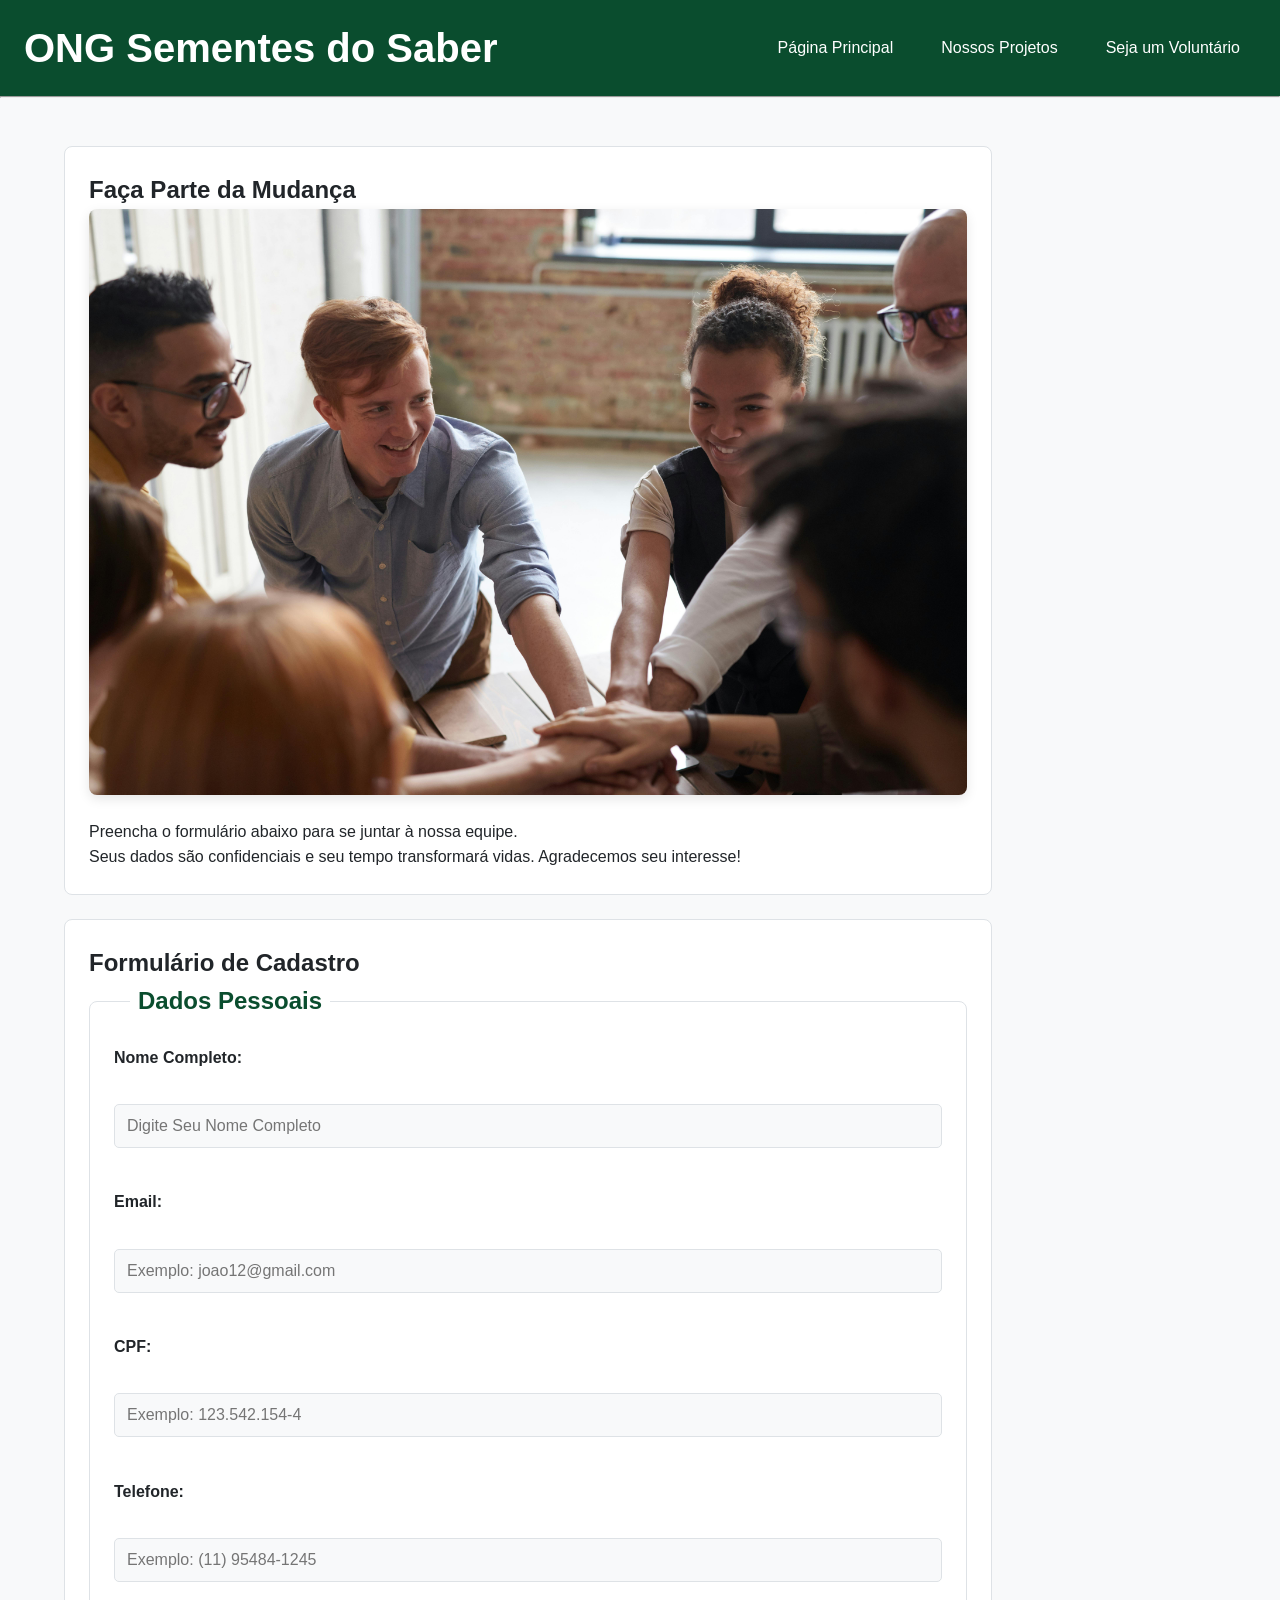
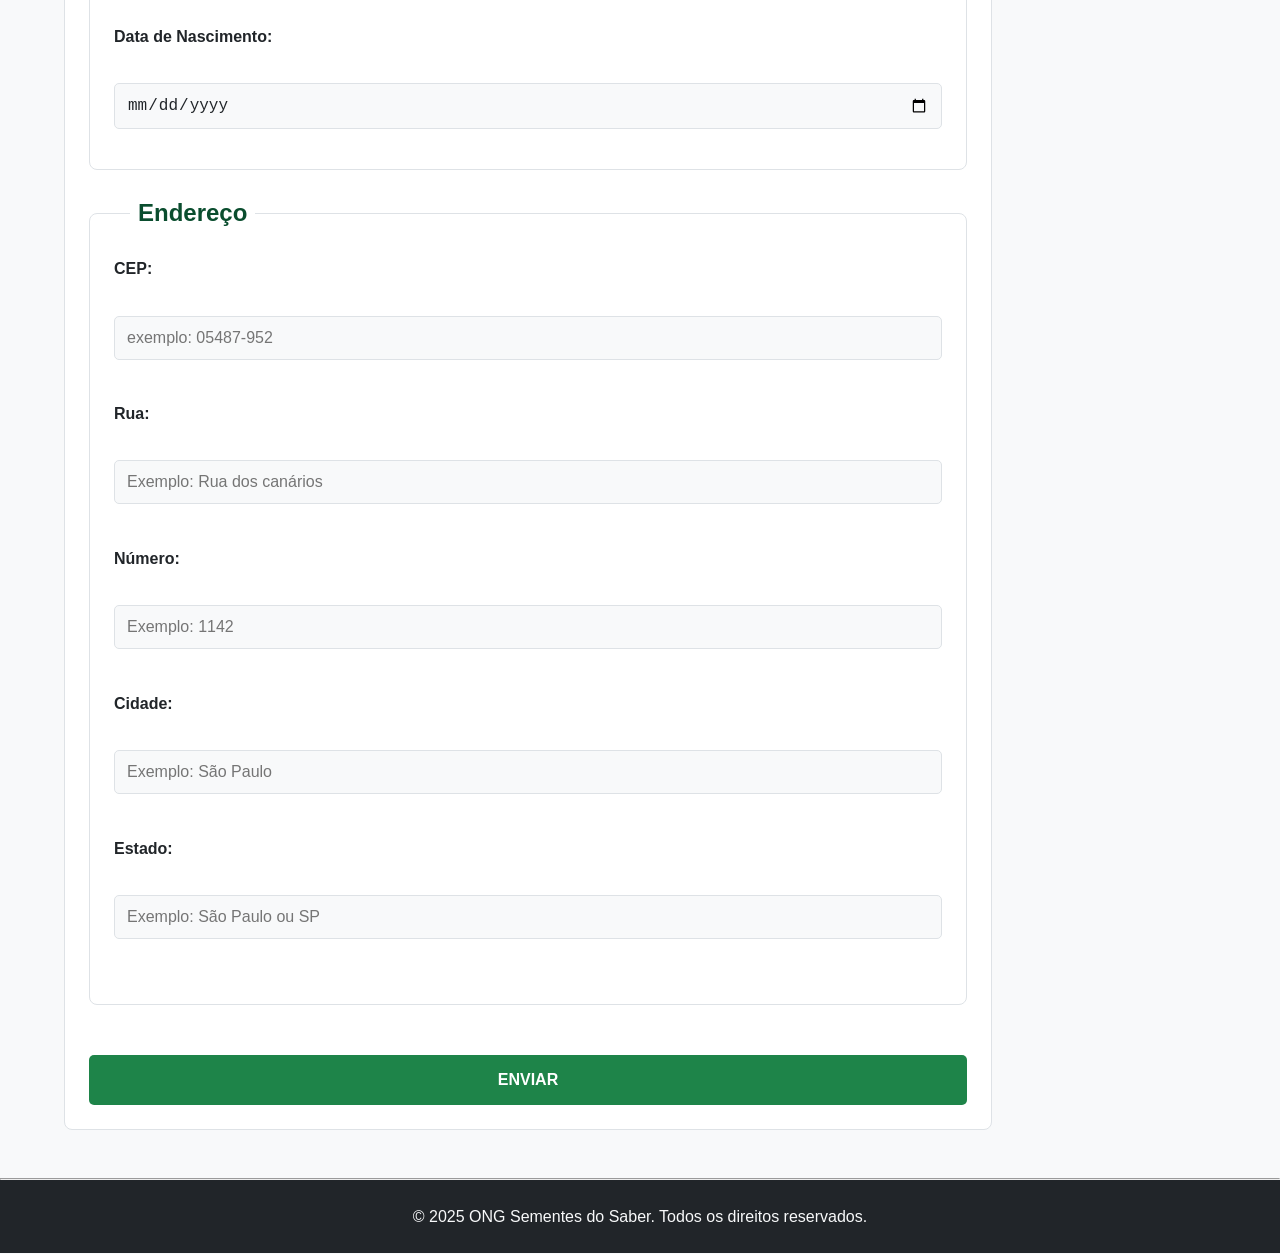
==== cadastro.html @ 60a85959 "feat: Atividade 1 (HTML) e 2 (CSS) concluídas" ====
<!DOCTYPE html>
<html lang="pt-br">
<head>
    <meta charset="UTF-8">
    <meta name="viewport" content="width=device-width, initial-scale=1.0">
    <title>Cadastro de Voluntário | ONG Sementes do Saber</title>
    <link rel="stylesheet" href="style.css">
</head>
<body> 
   <header>
        <h1>ONG Sementes do Saber</h1>
        <nav>
            <ul>
                <li><a href="index.html">Página Principal</a></li> 
                <li><a href="projetos.html">Nossos Projetos</a></li> 
                <li class="ativo"><a href="cadastro.html">Seja um Voluntário</a></li>
            </ul>
        </nav>
    </header>

    <hr>

    <main>
        <section>
            <h2>Faça Parte da Mudança</h2>
            <img src="imagens/voluntarios.jpg" alt="Voluntários unidos">
            <p>
                Preencha o formulário abaixo para se juntar à nossa equipe. <br>
                Seus dados são confidenciais e seu tempo transformará vidas. Agradecemos seu interesse!
            </p>
        </section>

        <section>
            <h2>Formulário de Cadastro</h2>
            <form action="#" method="post">
                <fieldset>
                    <legend>Dados Pessoais</legend>

                    <label for="nome">Nome Completo:</label>
                    <br>
                    <input type="text" id="nome" name="NOME" placeholder="Digite Seu Nome Completo" required>
                    <br><br>
                    <label for="email">Email:</label>
                    <br>
                    <input type="email" id="email" name="EMAIL" placeholder="Exemplo: joao12@gmail.com" required>
                    <br><br>
                    <label for="cpf">CPF:</label>
                    <br>
                    <input type="text" id="cpf" name="CPF" placeholder="Exemplo: 123.542.154-4" required>
                    <br><br>
                    <label for="telefone">Telefone:</label>
                    <br>
                    <input type="tel" id="telefone" name="TELEFONE" placeholder="Exemplo: (11) 95484-1245" required>
                    <br><br>
                    <label for="datanasc">Data de Nascimento:</label>
                    <br>
                    <input type="date" id="datanasc" name="DATANASC" required>
                </fieldset>

                <fieldset>
                    <legend>Endereço</legend>

                    <label for="cep">CEP:</label>
                    <br>
                    <input type="text" id="cep" name="CEP" placeholder="exemplo: 05487-952" required>
                    <br><br>
                    <label for="rua">Rua:</label>
                    <br>
                    <input type="text" id="rua" name="RUA" placeholder="Exemplo: Rua dos canários" required>
                    <br><br>
                    <label for="numero">Número:</label>
                    <br>
                    <input type="number" id="numero" name="NUMERO" placeholder="Exemplo: 1142" required>
                    <br><br>
                    <label for="cidade">Cidade:</label>
                    <br>
                    <input type="text" id="cidade" name="CIDADE" placeholder="Exemplo: São Paulo" required>
                    <br><br>
                    <label for="estado">Estado:</label>
                    <br>
                    <input type="text" id="estado" name="ESTADO" placeholder="Exemplo: São Paulo ou SP" required>
                    <br><br>
                </fieldset>

                <br>

                <button type="submit">ENVIAR</button>

            </form>
        </section>
    </main>

    <hr>
    <footer>
        <p>&copy; 2025 ONG Sementes do Saber. Todos os direitos reservados.</p>
    </footer>
</body>
</html>
---- style.css ----
:root {
    --cor-primaria-escura: #0a4d2e;
    --cor-primaria: #1e8449;
    --cor-secundaria: #f39c12;
    --cor-fundo: #f8f9fa;
    --cor-caixas: #ffffff;
    --cor-texto: #212529;
    --cor-bordas: #dee2e6;

    --fonte-h1: 2.5rem;
    --fonte-h2: 2rem;
    --fonte-h3: 1.5rem;
    --fonte-corpo: 1rem;
    --fonte-pequena: 0.875rem;

    --espaco-p: 8px;
    --espaco-m: 16px;
    --espaco-g: 24px;
    --espaco-gg: 48px;
}

    *{
        margin: 0;
        padding: 0;
        box-sizing: border-box;
    }

    body{
        font-family: Arial, Helvetica, sans-serif;
        background-color: var(--cor-fundo);
        color: var(--cor-texto);
        line-height: 1.6;
    }

header {
    background-color: var(--cor-primaria-escura);
    color: var(--cor-caixas);
    padding: var(--espaco-m) var(--espaco-g);

    display: flex;
    justify-content: space-between;
    align-items: center;
}
  
header h1 {
    font-size: var(--fonte-h1);
}

nav ul {
    list-style: none;
    display: flex;
    gap: var(--espaco-m);
}

nav a{
    color: var(--cor-caixas);
    text-decoration: none;
    font-size: var(--fonte-corpo);
    padding: var(--espaco-p) var(--espaco-m);
    border-radius: 5px;
    transition: background-color 0.3s ease;
}

nav a:hover {
    background-color: var(--cor-primaria);
}

main{
    max-width: 960px;
    margin: var(--espaco-gg);
    padding: 0 var(--espaco-m);
}

section{
    background-color: var(--cor-caixas);
    padding: var(--espaco-g);
    margin-bottom: var(--espaco-g);
    border-radius: 8px;
    border: 1px solid var(--cor-bordas);
}

footer {
    background-color: var(--cor-texto); /* Fundo cinza escuro */
    color: var(--cor-fundo); /* Texto cinza claro */
    text-align: center;
    padding: var(--espaco-g);
}

/* =================================== */
/* 6. ESTILOS DE FORMULÁRIO           */
/* =================================== */

/* Estiliza a "caixa" do grupo */

fieldset {
    background-color: var(--cor-caixas);
    border: 1px solid var(--cor-bordas);
    border-radius: 8px;
    padding: var(--espaco-g);
    margin-bottom: var(--espaco-g);
}

/* Estiliza o título do grupo */
legend {
    font-size: var(--fonte-h3);
    color: var(--cor-primaria-escura);
    font-weight: bold;

    /* Truque para alinhar: */
    padding: 0 var(--espaco-p);
    margin-left: var(--espaco-m);
}

label {
    display: block;
    font-weight: bold;
    margin-bottom: var(--espaco-p);
}

input[type="text"],
input[type="email"],
input[type="tel"],
input[type="date"],
input[type="number"] {
    width: 100%;
    padding: 12px;
    margin-bottom: var(--espaco-m);

    border: 1px solid var(--cor-bordas);
    border-radius: 5px;
    font-size: var(--fonte-corpo);

    /* Pega as cores do body, para garantir consistência */
    background-color: var(--cor-fundo);
    color: var(--cor-texto);
}
button[type="submit"] {
    display: block;
    width: 100%;

    background-color: var(--cor-primaria);
    color: var(--cor-caixas);
    font-size: var(--fonte-corpo);
    font-weight: bold;
        
    padding: var(--espaco-m);
    border: none;
    border-radius: 5px;
    cursor: pointer;

    transition: background-color 0.3s ease;
}

img {
    max-width: 100%;
    height: auto;
    display: block;
    margin-bottom: var(--espaco-g);

    border-radius: 8px;
    box-shadow: 0 4px 12px rgba(0, 0, 0, 0.1);
}

section h3 {
    color: var(--cor-primaria);
    margin-top: var(--espaco-g);
    margin-bottom: var(--espaco-p);
}

section h4{
    color: var(--cor-texto);
    font-weight: bold;
    margin-bottom: var(--espaco-p);
}

section ul{
    list-style-position: inside;
    margin-left: var(--espaco-m);
    margin-bottom: var(--espaco-m);
}

section li {
    margin-bottom: var(--espaco-p);
}

section a[href="cadastro.html"] {
    display: inline-block;
    background-color: var(--cor-primaria);
    color: var(--cor-caixas);
    text-decoration: none;
    font-weight: bold;
    padding: var(--espaco-m);
    border-radius: 5px;
    margin-top: var(--espaco-m);
    transition: background-color 0.3s ease;
}

section a[href="cadastro.html"]:hover {
    background-color: var(--cor-primaria-escura);
}
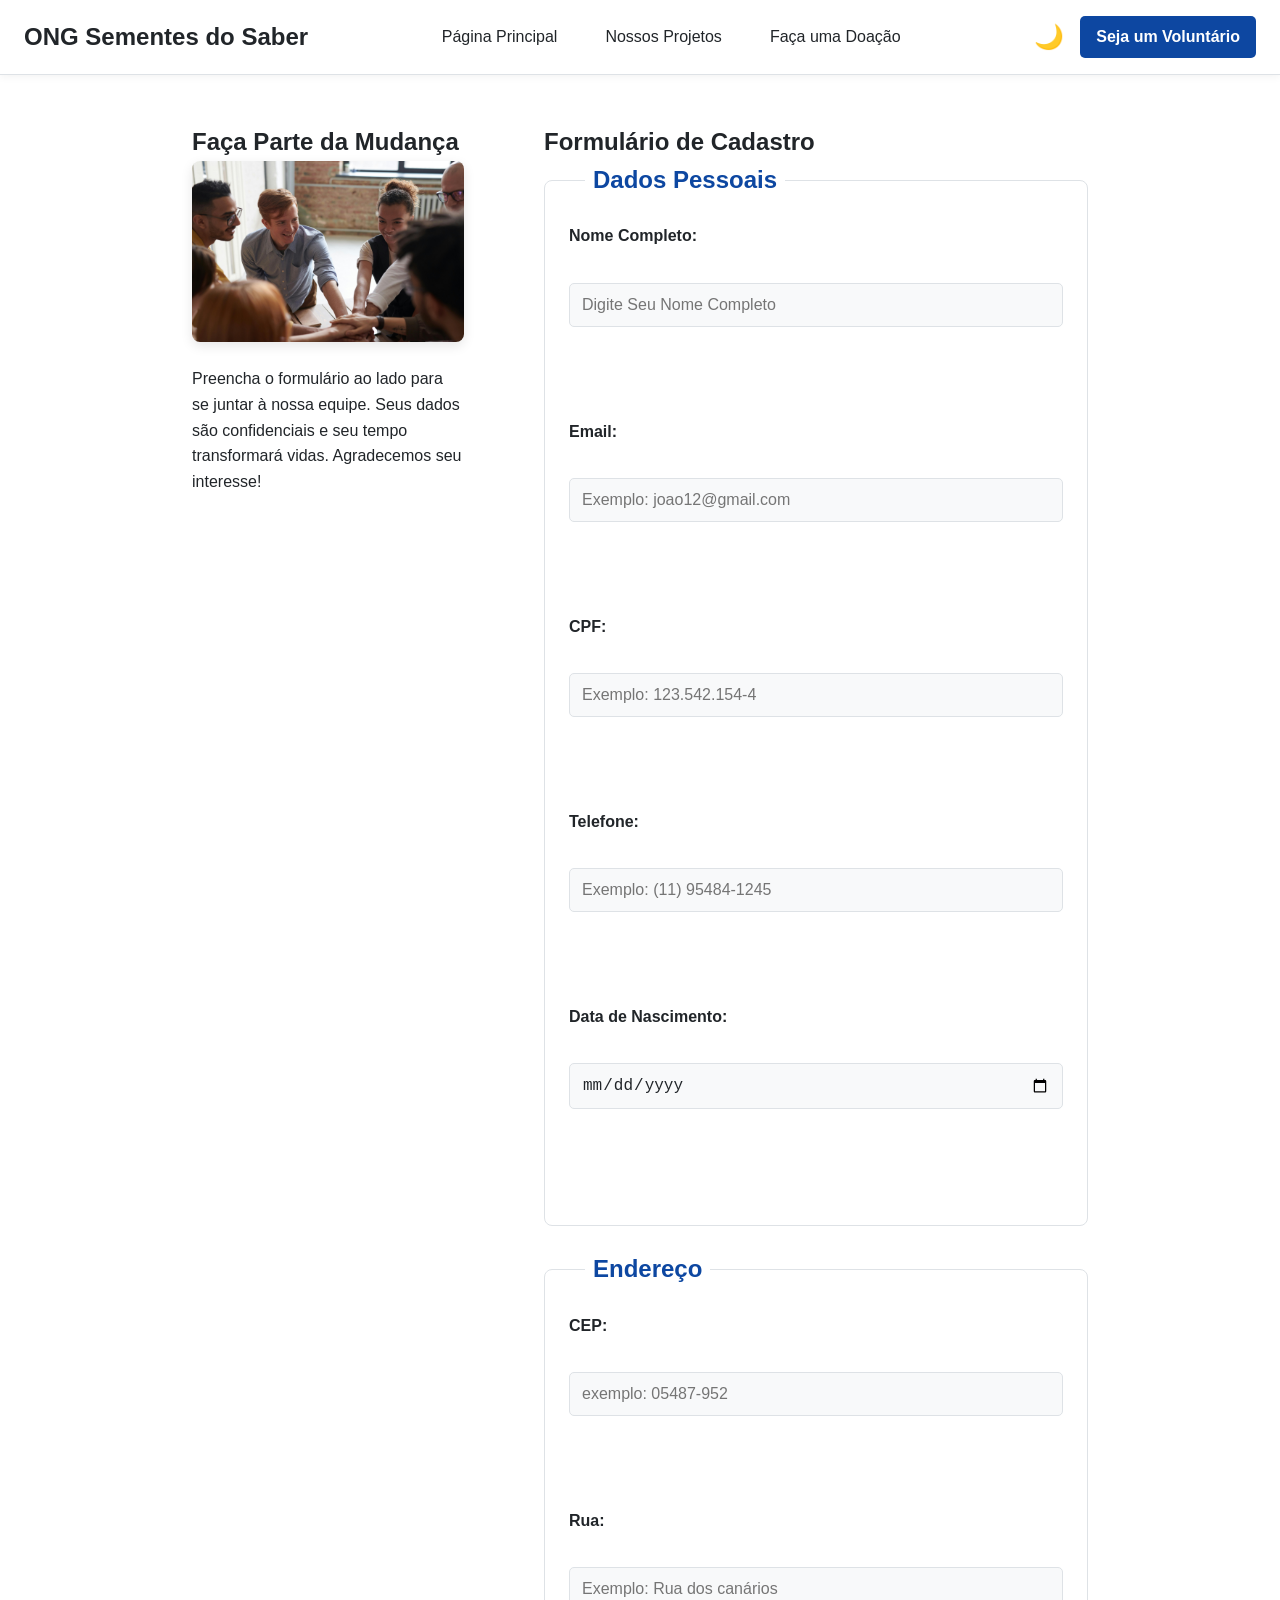
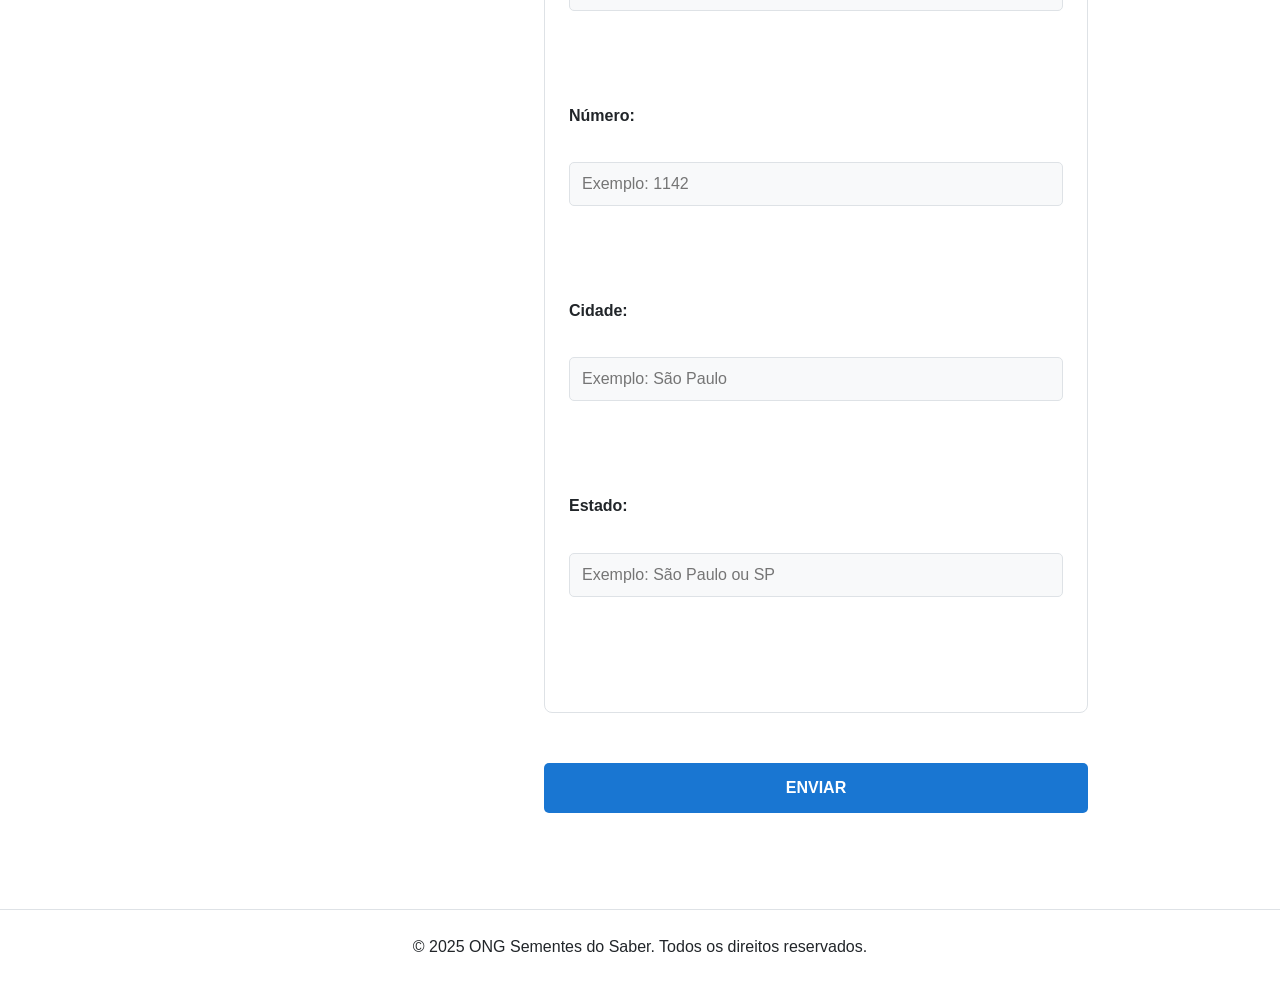
==== commit 5a7cbbe7: "feat: Implementa SPA, Dark Mode e estrutura de Grid 12 colunas." ====
--- a/cadastro.html
+++ b/cadastro.html
@@ -7,92 +7,117 @@
     <link rel="stylesheet" href="style.css">
 </head>
 <body> 
-   <header>
-        <h1>ONG Sementes do Saber</h1>
-        <nav>
+   <header class="header-principal">
+        <a href="index.html" class="logo">
+            <h1>ONG Sementes do Saber</h1>
+        </a>
+        <nav id="menu-principal">
             <ul>
                 <li><a href="index.html">Página Principal</a></li> 
                 <li><a href="projetos.html">Nossos Projetos</a></li> 
-                <li class="ativo"><a href="cadastro.html">Seja um Voluntário</a></li>
+                <li><a href="doacoes.html">Faça uma Doação</a></li>
             </ul>
         </nav>
+       <div class="header-acoes">
+            <button id="btn-dark-mode" class="btn-dark-mode" aria-label="Alternar modo escuro">🌙</button>
+            <a href="cadastro.html" class="btn-cadastro">Seja um Voluntário</a>
+            <button id="btn-mobile" aria-label="Abrir Menu" aria-haspopup="true" aria-expanded="false">
+                <span id="hamburguer-icon"></span>
+            </button>
+        </div>
     </header>
 
-    <hr>
+    <main>
+        <div class="container">
 
-    <main>
-        <section>
-            <h2>Faça Parte da Mudança</h2>
-            <img src="imagens/voluntarios.jpg" alt="Voluntários unidos">
-            <p>
-                Preencha o formulário abaixo para se juntar à nossa equipe. <br>
-                Seus dados são confidenciais e seu tempo transformará vidas. Agradecemos seu interesse!
-            </p>
-        </section>
+            <div class="cadastro-layout">
 
-        <section>
-            <h2>Formulário de Cadastro</h2>
-            <form action="#" method="post">
-                <fieldset>
-                    <legend>Dados Pessoais</legend>
+                <section class="cadastro-info">
+                    <h2>Faça Parte da Mudança</h2>
+                    <img src="imagens/voluntarios.jpg" alt="Voluntários unidos">
+                    <p>
+                        Preencha o formulário ao lado para se juntar à nossa equipe. 
+                        Seus dados são confidenciais e seu tempo transformará vidas. 
+                        Agradecemos seu interesse!
+                    </p>
+                </section>
 
-                    <label for="nome">Nome Completo:</label>
-                    <br>
-                    <input type="text" id="nome" name="NOME" placeholder="Digite Seu Nome Completo" required>
-                    <br><br>
-                    <label for="email">Email:</label>
-                    <br>
-                    <input type="email" id="email" name="EMAIL" placeholder="Exemplo: joao12@gmail.com" required>
-                    <br><br>
-                    <label for="cpf">CPF:</label>
-                    <br>
-                    <input type="text" id="cpf" name="CPF" placeholder="Exemplo: 123.542.154-4" required>
-                    <br><br>
-                    <label for="telefone">Telefone:</label>
-                    <br>
-                    <input type="tel" id="telefone" name="TELEFONE" placeholder="Exemplo: (11) 95484-1245" required>
-                    <br><br>
-                    <label for="datanasc">Data de Nascimento:</label>
-                    <br>
-                    <input type="date" id="datanasc" name="DATANASC" required>
-                </fieldset>
+                <section class="cadastro-form">
+                    <h2>Formulário de Cadastro</h2>
+                
+                    <form class="form-cadastro" action="#" method="post" novalidate>
+                        <fieldset>
+                            <legend>Dados Pessoais</legend>
 
-                <fieldset>
-                    <legend>Endereço</legend>
+                            <label for="nome">Nome Completo:</label>
+                            <br>
+                            <input type="text" id="nome" name="NOME" placeholder="Digite Seu Nome Completo" required>
+                            <p class="error-message" id="error-nome"></p><br><br>
+                        
+                            <label for="email">Email:</label>
+                            <br>
+                            <input type="email" id="email" name="EMAIL" placeholder="Exemplo: joao12@gmail.com" required>
+                            <p class="error-message" id="error-email"></p> <br><br>
+                        
+                            <label for="cpf">CPF:</label>
+                            <br>
+                            <input type="text" id="cpf" name="CPF" placeholder="Exemplo: 123.542.154-4" required>
+                            <p class="error-message" id="error-cpf"></p> <br><br>
+                        
+                            <label for="telefone">Telefone:</label>
+                            <br>
+                            <input type="tel" id="telefone" name="TELEFONE" placeholder="Exemplo: (11) 95484-1245" required>
+                            <p class="error-message" id="error-telefone"></p><br><br>
+                        
+                            <label for="datanasc">Data de Nascimento:</label>
+                            <br>
+                            <input type="date" id="datanasc" name="DATANASC" required>
+                            <p class="error-message" id="error-datanasc"></p><br><br>
+                        </fieldset>
 
-                    <label for="cep">CEP:</label>
-                    <br>
-                    <input type="text" id="cep" name="CEP" placeholder="exemplo: 05487-952" required>
-                    <br><br>
-                    <label for="rua">Rua:</label>
-                    <br>
-                    <input type="text" id="rua" name="RUA" placeholder="Exemplo: Rua dos canários" required>
-                    <br><br>
-                    <label for="numero">Número:</label>
-                    <br>
-                    <input type="number" id="numero" name="NUMERO" placeholder="Exemplo: 1142" required>
-                    <br><br>
-                    <label for="cidade">Cidade:</label>
-                    <br>
-                    <input type="text" id="cidade" name="CIDADE" placeholder="Exemplo: São Paulo" required>
-                    <br><br>
-                    <label for="estado">Estado:</label>
-                    <br>
-                    <input type="text" id="estado" name="ESTADO" placeholder="Exemplo: São Paulo ou SP" required>
-                    <br><br>
-                </fieldset>
+                        <fieldset>
+                            <legend>Endereço</legend>
 
-                <br>
+                            <label for="cep">CEP:</label>
+                            <br>
+                            <input type="text" id="cep" name="CEP" placeholder="exemplo: 05487-952" required>
+                            <p class="error-message" id="error-cep"></p><br><br>
+                        
+                            <label for="rua">Rua:</label>
+                            <br>
+                            <input type="text" id="rua" name="RUA" placeholder="Exemplo: Rua dos canários" required>
+                            <p class="error-message" id="error-rua"></p><br><br>
+                        
+                            <label for="numero">Número:</label>
+                            <br>
+                            <input type="number" id="numero" name="NUMERO" placeholder="Exemplo: 1142" required>
+                            <p class="error-message" id="error-numero"></p><br><br>
+                        
+                            <label for="cidade">Cidade:</label>
+                            <br>
+                            <input type="text" id="cidade" name="CIDADE" placeholder="Exemplo: São Paulo" required>
+                            <p class="error-message" id="error-cidade"></p><br><br>
+                        
+                            <label for="estado">Estado:</label>
+                            <br>
+                            <input type="text" id="estado" name="ESTADO" placeholder="Exemplo: São Paulo ou SP" required>
+                            <p class="error-message" id="error-estado"></p><br><br>
+                        </fieldset>
 
-                <button type="submit">ENVIAR</button>
+                        <br>
 
-            </form>
-        </section>
-    </main>
+                        <button type="submit">ENVIAR</button>
 
-    <hr>
+                </form>
+            </section>
+
+        </div> </div> 
+</main>
+
     <footer>
         <p>&copy; 2025 ONG Sementes do Saber. Todos os direitos reservados.</p>
     </footer>
-</body>
+
+    <script type="module" src="js/main.js"></script>
+    </body>
 </html>
--- a/style.css
+++ b/style.css
@@ -1,96 +1,265 @@
 :root {
-    --cor-primaria-escura: #0a4d2e;
-    --cor-primaria: #1e8449;
-    --cor-secundaria: #f39c12;
+    --cor-primaria-escura: #0d47a1;
+    --cor-primaria: #1976d2;
+    --cor-secundaria: #fbc02d;
     --cor-fundo: #f8f9fa;
     --cor-caixas: #ffffff;
     --cor-texto: #212529;
     --cor-bordas: #dee2e6;
+    --cor-hamburguer: var(var(--cor-texto));
 
     --fonte-h1: 2.5rem;
     --fonte-h2: 2rem;
     --fonte-h3: 1.5rem;
     --fonte-corpo: 1rem;
     --fonte-pequena: 0.875rem;
-
+   
     --espaco-p: 8px;
     --espaco-m: 16px;
     --espaco-g: 24px;
     --espaco-gg: 48px;
 }
 
-    *{
-        margin: 0;
-        padding: 0;
-        box-sizing: border-box;
-    }
-
-    body{
-        font-family: Arial, Helvetica, sans-serif;
-        background-color: var(--cor-fundo);
-        color: var(--cor-texto);
-        line-height: 1.6;
-    }
-
-header {
-    background-color: var(--cor-primaria-escura);
-    color: var(--cor-caixas);
+body.dark-mode {
+    
+    --cor-fundo: #121212; 
+    --cor-caixas: #1e1e1e; 
+    --cor-texto: #f8f9fa; 
+    --cor-bordas: #333333; 
+    --cor-hamburguer: var(--cor-caixas);
+    color: var(--cor-texto);
+}
+*{
+    margin: 0;
+    padding: 0;
+    box-sizing: border-box;
+}
+body{
+    font-family: 'Roboto', sans-serif;
+    
+    background-color: var(--cor-caixas); 
+    
+    color: var(--cor-texto);
+    line-height: 1.6;
+
+    
+    display: flex;
+    flex-direction: column; 
+    min-height: 100vh; 
+
+    transition: background-color 0.3s ease, color 0.3s ease;
+}
+.header-principal {
+    background-color: var(--cor-caixas); 
+    color: var(--cor-texto); 
     padding: var(--espaco-m) var(--espaco-g);
-
+    
+    
     display: flex;
-    justify-content: space-between;
-    align-items: center;
-}
-  
-header h1 {
-    font-size: var(--fonte-h1);
-}
-
-nav ul {
+    justify-content: space-between; 
+    align-items: center; 
+    
+    
+    border-bottom: 1px solid var(--cor-bordas);
+    box-shadow: 0 2px 8px rgba(0,0,0,0.05); 
+    
+
+    position: sticky;
+    top: 0;
+    width: 100%;
+    z-index: 999; 
+}
+
+
+.logo {
+    text-decoration: none;
+    color: inherit; 
+}
+.logo h1 {
+    font-size: var(--fonte-h3); 
+}
+
+
+#menu-principal ul {
     list-style: none;
     display: flex;
     gap: var(--espaco-m);
 }
-
-nav a{
-    color: var(--cor-caixas);
+#menu-principal a {
+    color: var(--cor-texto); 
     text-decoration: none;
     font-size: var(--fonte-corpo);
     padding: var(--espaco-p) var(--espaco-m);
     border-radius: 5px;
-    transition: background-color 0.3s ease;
-}
-
-nav a:hover {
-    background-color: var(--cor-primaria);
-}
-
-main{
+    transition: background-color 0.3s ease, color 0.3s ease;
+}
+#menu-principal a:hover {
+    background-color: #f0f0f0; 
+    color: var(--cor-primaria-escura);
+}
+
+
+.header-acoes {
+    display: flex;
+    align-items: center;
+    gap: var(--espaco-m);
+}
+
+.btn-dark-mode {
+    background: none;
+    border: none;
+    font-size: 1.5rem; 
+    cursor: pointer;
+    color: var(--cor-caixas); 
+    transition: transform 0.3s ease;
+}
+.btn-dark-mode:hover {
+    transform: scale(1.1); 
+}
+
+
+.btn-cadastro {
+    background-color: var(--cor-primaria-escura); 
+    color: var(--cor-caixas); 
+    padding: var(--espaco-p) var(--espaco-m);
+    text-decoration: none;
+    border-radius: 5px;
+    font-weight: bold;
+    transition: 0.3s ease;
+}
+.btn-cadastro:hover {
+    background-color: var(--cor-primaria); 
+}
+#btn-mobile {
+    display: none;
+}
+main {
+    flex: 1;
+    width: 100%;
+    margin: 0;
+    padding: 0;
+}
+
+
+.container {
     max-width: 960px;
-    margin: var(--espaco-gg);
+    margin: var(--espaco-gg) auto;
     padding: 0 var(--espaco-m);
 }
 
-section{
+section {
+    padding: 0;
+    margin: 0;
+    border: none;
+    
+    max-width: 960px;
+    margin: 0 auto var(--espaco-gg) auto; 
+    padding: 0 var(--espaco-m);
+}
+
+
+.hero-section {
+    display: flex;
+    align-items: center;
+    gap: var(--espaco-gg);
+
+    max-width: 960px;
+    margin: var(--espaco-gg) auto; 
+    padding: 64px var(--espaco-m);
+
+    transition: background-color 0.3s ease, color 0.3s ease;
+}
+
+.info-column-card {
+    flex: 1; 
+    background: var(--cor-caixas);
+    border: 1px solid var(--cor-bordas);
+    border-radius: 8px;
+    padding: var(--espaco-g);
+    box-shadow: 0 4px 12px rgba(0,0,0,0.05); 
+    transition: background-color 0.3s ease, color 0.3s ease; 
+}
+
+
+.info-column-card h3 { 
+    color: var(--cor-primaria-escura); 
+    font-size: var(--fonte-h3);
+    margin-bottom: var(--espaco-m);
+}
+
+.info-column-card p {
+    font-size: var(--fonte-corpo);
+    line-height: 1.5;
+}
+
+.link-secundario {
+    display: inline-block;
+    margin-top: var(--espaco-m);
+    color: var(--cor-primaria);
+    font-weight: bold;
+    text-decoration: none;
+}
+.link-secundario:hover {
+    text-decoration: underline;
+}
+
+.info-columns {
+    display: flex;
+    gap: var(--espaco-g); 
+}
+.hero-text h2 {
+    font-size: var(--fonte-h1); 
+    color: var(--cor-primaria-escura); 
+    margin-bottom: var(--espaco-m);
+    line-height: 1.2; 
+}
+
+.hero-text p {
+    font-size: var(--fonte-h3); 
+    color: var(--cor-texto);
+    line-height: 1.5;
+}
+
+
+.hero-text {
+    flex: 1;
+}
+
+.hero-image {
+    flex: 1;
+}
+
+.btn-hero {
+    display: inline-block;
+    background-color: var(--cor-secundaria);
+    color: var(--cor-texto);
+    padding: var(--espaco-m) var(--espaco-g);
+    text-decoration: none;
+    border-radius: 5px;
+    font-weight: bold;
+    margin-top: var(--espaco-m);
+    transition: transform 0.3s ease, box-shadow 0.3s ease;
+}
+
+.btn-hero:hover {
+    transform: scale(1.05);
+    box-shadow: 0 4px 15px rgba(0,0,0,0.1);
+}
+
+footer {
     background-color: var(--cor-caixas);
-    padding: var(--espaco-g);
-    margin-bottom: var(--espaco-g);
-    border-radius: 8px;
-    border: 1px solid var(--cor-bordas);
-}
-
-footer {
-    background-color: var(--cor-texto); /* Fundo cinza escuro */
-    color: var(--cor-fundo); /* Texto cinza claro */
+    color: var(--cor-texto);
+
     text-align: center;
     padding: var(--espaco-g);
-}
-
-/* =================================== */
-/* 6. ESTILOS DE FORMULÁRIO           */
-/* =================================== */
-
-/* Estiliza a "caixa" do grupo */
+
+    border-top: 1px solid var(--cor-bordas);
+}
+
+
+
+
+
 
 fieldset {
     background-color: var(--cor-caixas);
@@ -100,13 +269,13 @@
     margin-bottom: var(--espaco-g);
 }
 
-/* Estiliza o título do grupo */
+
 legend {
     font-size: var(--fonte-h3);
     color: var(--cor-primaria-escura);
-    font-weight: bold;
-
-    /* Truque para alinhar: */
+    
+    font-weight: bold;
+   
     padding: 0 var(--espaco-p);
     margin-left: var(--espaco-m);
 }
@@ -125,38 +294,45 @@
     width: 100%;
     padding: 12px;
     margin-bottom: var(--espaco-m);
-
+ 
     border: 1px solid var(--cor-bordas);
     border-radius: 5px;
+   
     font-size: var(--fonte-corpo);
-
-    /* Pega as cores do body, para garantir consistência */
+    
     background-color: var(--cor-fundo);
     color: var(--cor-texto);
 }
 button[type="submit"] {
     display: block;
     width: 100%;
-
+    
     background-color: var(--cor-primaria);
     color: var(--cor-caixas);
     font-size: var(--fonte-corpo);
     font-weight: bold;
-        
+    
     padding: var(--espaco-m);
     border: none;
     border-radius: 5px;
     cursor: pointer;
-
+    
     transition: background-color 0.3s ease;
 }
-
+.error-message {
+    color: #d9534f;
+    font-size: var(--fonte-pequena);
+    font-weight: bold;
+    margin-top: -8px;
+    margin-bottom: var(--espaco-m);
+    min-height: 1.2em;
+}
 img {
     max-width: 100%;
     height: auto;
     display: block;
     margin-bottom: var(--espaco-g);
-
+   
     border-radius: 8px;
     box-shadow: 0 4px 12px rgba(0, 0, 0, 0.1);
 }
@@ -182,19 +358,289 @@
 section li {
     margin-bottom: var(--espaco-p);
 }
-
-section a[href="cadastro.html"] {
-    display: inline-block;
-    background-color: var(--cor-primaria);
-    color: var(--cor-caixas);
-    text-decoration: none;
-    font-weight: bold;
-    padding: var(--espaco-m);
-    border-radius: 5px;
-    margin-top: var(--espaco-m);
-    transition: background-color 0.3s ease;
-}
-
-section a[href="cadastro.html"]:hover {
-    background-color: var(--cor-primaria-escura);
+#btn-mobile {
+    display: none;
+}
+
+
+.cadastro-layout {
+    display: flex;
+    gap: var(--espaco-gg); 
+    align-items: flex-start; 
+}
+
+.cadastro-info {
+    flex: 1; 
+    position: sticky; 
+    top: 100px; 
+}
+.cadastro-form {
+    flex: 2; 
+}
+
+
+
+.cadastro-info img {
+    width: 100%;
+    height: auto;
+    border-radius: 8px;
+    box-shadow: 0 4px 12px rgba(0, 0, 0, 0.1);
+    margin-bottom: var(--espaco-g);
+}
+
+.img-cabecalho-pagina {
+    width: 100%; 
+    height: auto; 
+    max-height: 350px; 
+    object-fit: cover; 
+    border-radius: 8px;
+    box-shadow: 0 4px 12px rgba(0, 0, 0, 0.1);
+    margin-bottom: var(--espaco-g);
+}
+
+@media (max-width: 800px) { 
+
+    .cadastro-layout {
+        flex-direction: column; 
+        gap: var(--espaco-g); 
+    }
+
+    .cadastro-info {
+        position: static;
+    }
+    #menu-principal {
+        position: fixed;
+        width: 300px;
+        max-width: 80%;
+        height: 100vh;
+        top: 0;
+        right: 0;
+        background-color: var(--cor-primaria-escura);
+        z-index: 1000;
+        box-shadow: -5px 0 15px rgba(0,0,0,0.2);
+        
+        transform: translateX(100%);
+        transition: transform 0.3s ease-in-out;
+        
+        display: none; 
+    }
+
+  
+    .header-principal nav#menu-principal.ativo {
+        transform: translateX(0); 
+        display: block; 
+    }
+
+    
+    #menu-principal ul {
+        display: block; 
+        text-align: left;
+        padding-top: 100px; 
+    }
+    #menu-principal li {
+        display: block;
+        margin: 0;
+    }
+    #menu-principal a {
+        padding: var(--espaco-g);
+        display: block;
+        border-bottom: 1px solid var(--cor-primaria);
+        color: var(--cor-caixas);
+    }
+    #menu-principal a:hover {
+        background: var(--cor-primaria);
+    }
+
+    .header-principal nav#menu-principal {
+        display: none;
+    }
+    
+    .header-principal .btn-cadastro {
+        display: none;
+    }
+
+    #btn-mobile {
+        display: block;
+        background: none;
+        border: none;
+        cursor: pointer;
+        padding: 10px;
+        z-index: 1001;
+    }
+    
+    #hamburguer-icon {
+        display: block;
+        width: 24px;
+        height: 2px;
+        background-color: var(--cor-hamburguer);
+        position: relative;
+        transition: 0.3s ease;
+    }
+    #hamburguer-icon::before,
+    #hamburguer-icon::after {
+        content: '';
+        position: absolute;
+        width: 100%;
+        height: 2px;
+        background-color: var(--cor-hamburguer);
+        left: 0;
+        transition: 0.3s ease;
+    }
+    #hamburguer-icon::before {
+        top: -8px;
+    }
+    #hamburguer-icon::after {
+        top: 8px;
+    }
+
+    #btn-mobile.ativo #hamburguer-icon {
+        background-color: transparent; 
+    }
+
+
+    #btn-mobile.ativo #hamburguer-icon::before {
+        transform: rotate(45deg); 
+        top: 0;
+        background-color: var(--cor-caixas); 
+    }
+
+
+    #btn-mobile.ativo #hamburguer-icon::after {
+        transform: rotate(-45deg); 
+        top: 0;
+        background-color: var(--cor-caixas); 
+    }
+
+
+
+
+
+    .info-columns {
+        flex-direction: column;
+        gap: var(--espaco-g);
+    }
+
+    
+    }
+
+    .modal-overlay {
+        position: fixed;
+        top: 0;
+        left: 0;
+        width: 100%;
+        height: 100%;
+        background-color: rgba(0, 0, 0, 0.6);
+        z-index: 1000;
+
+        display: flex;
+        justify-content: center;
+        align-items: center;
+
+        opacity: 0;
+        pointer-events: none;
+        transition: opacity 0.3s ease;
+    }
+
+    .modal-overlay.ativo {
+        opacity: 1;
+        pointer-events: all;
+    }
+
+    .modal-container {
+        background-color: var(--cor-caixas);
+        color: var(--cor-texto);
+        padding: var(--espaco-g);
+        border-radius: 8px;
+        box-shadow: 0 5px 20px rgba(0,0,0,0.2);
+    
+        width: 90%;
+        max-width: 450px;
+    
+        transform: scale(0.9);
+        transition: transform 0.3s ease;
+    }
+
+    .modal-overlay.ativo .modal-container {
+        transform: scale(1);
+    }
+
+    .modal-container h3 {
+        color: var(--cor-primaria-escura);
+        font-size: var(--fonte-h3);
+        margin: 0;
+        margin-bottom: var(--espaco-m);
+    }
+
+    .modal-container p {
+        font-size: var(--fonte-corpo);
+        margin-bottom: var(--espaco-g);
+    }
+
+    .modal-close-btn {
+        display: block;
+        width: 100%;
+    
+        background-color: var(--cor-primaria);
+        color: var(--cor-caixas);
+        font-size: var(--fonte-corpo);
+        font-weight: bold;
+    
+        padding: var(--espaco-m);
+        border: none;
+        border-radius: 5px;
+        cursor: pointer;
+    
+        transition: background-color 0.3s ease;
+    }
+
+    .modal-close-btn:hover {
+        background-color: var(--cor-primaria-escura);
+    }
+
+    .grid-12-container {
+    display: grid;
+    grid-template-columns: repeat(12, 1fr);
+    gap: var(--espaco-g); 
+    margin-bottom: var(--espaco-gg);
+    align-items: start;
+}
+
+
+.col-12 { grid-column: span 12; }
+.col-11 { grid-column: span 11; }
+.col-10 { grid-column: span 10; }
+.col-9 { grid-column: span 9; }
+.col-8 { grid-column: span 8; }
+.col-7 { grid-column: span 7; }
+.col-6 { grid-column: span 6; }
+.col-5 { grid-column: span 5; }
+.col-4 { grid-column: span 4; }
+.col-3 { grid-column: span 3; }
+.col-2 { grid-column: span 2; }
+.col-1 { grid-column: span 1; }
+
+@media (min-width: 801px) {
+    .d-col-12 { grid-column: span 12; }
+    .d-col-11 { grid-column: span 11; }
+    .d-col-10 { grid-column: span 10; }
+    .d-col-9 { grid-column: span 9; }
+    .d-col-8 { grid-column: span 8; }
+    .d-col-7 { grid-column: span 7; }
+    .d-col-6 { grid-column: span 6; }
+    .d-col-5 { grid-column: span 5; }
+    .d-col-4 { grid-column: span 4; }
+    .d-col-3 { grid-column: span 3; }
+    .d-col-2 { grid-column: span 2; }
+    .d-col-1 { grid-column: span 1; }
+}
+
+
+@media (max-width: 800px) {
+    .grid-12-container > * {
+        grid-column: span 12 !important;
+    }
+    
+    .grid-12-container {
+        gap: var(--espaco-m); /* Diminui um pouco o gap no mobile */
+    }
 }
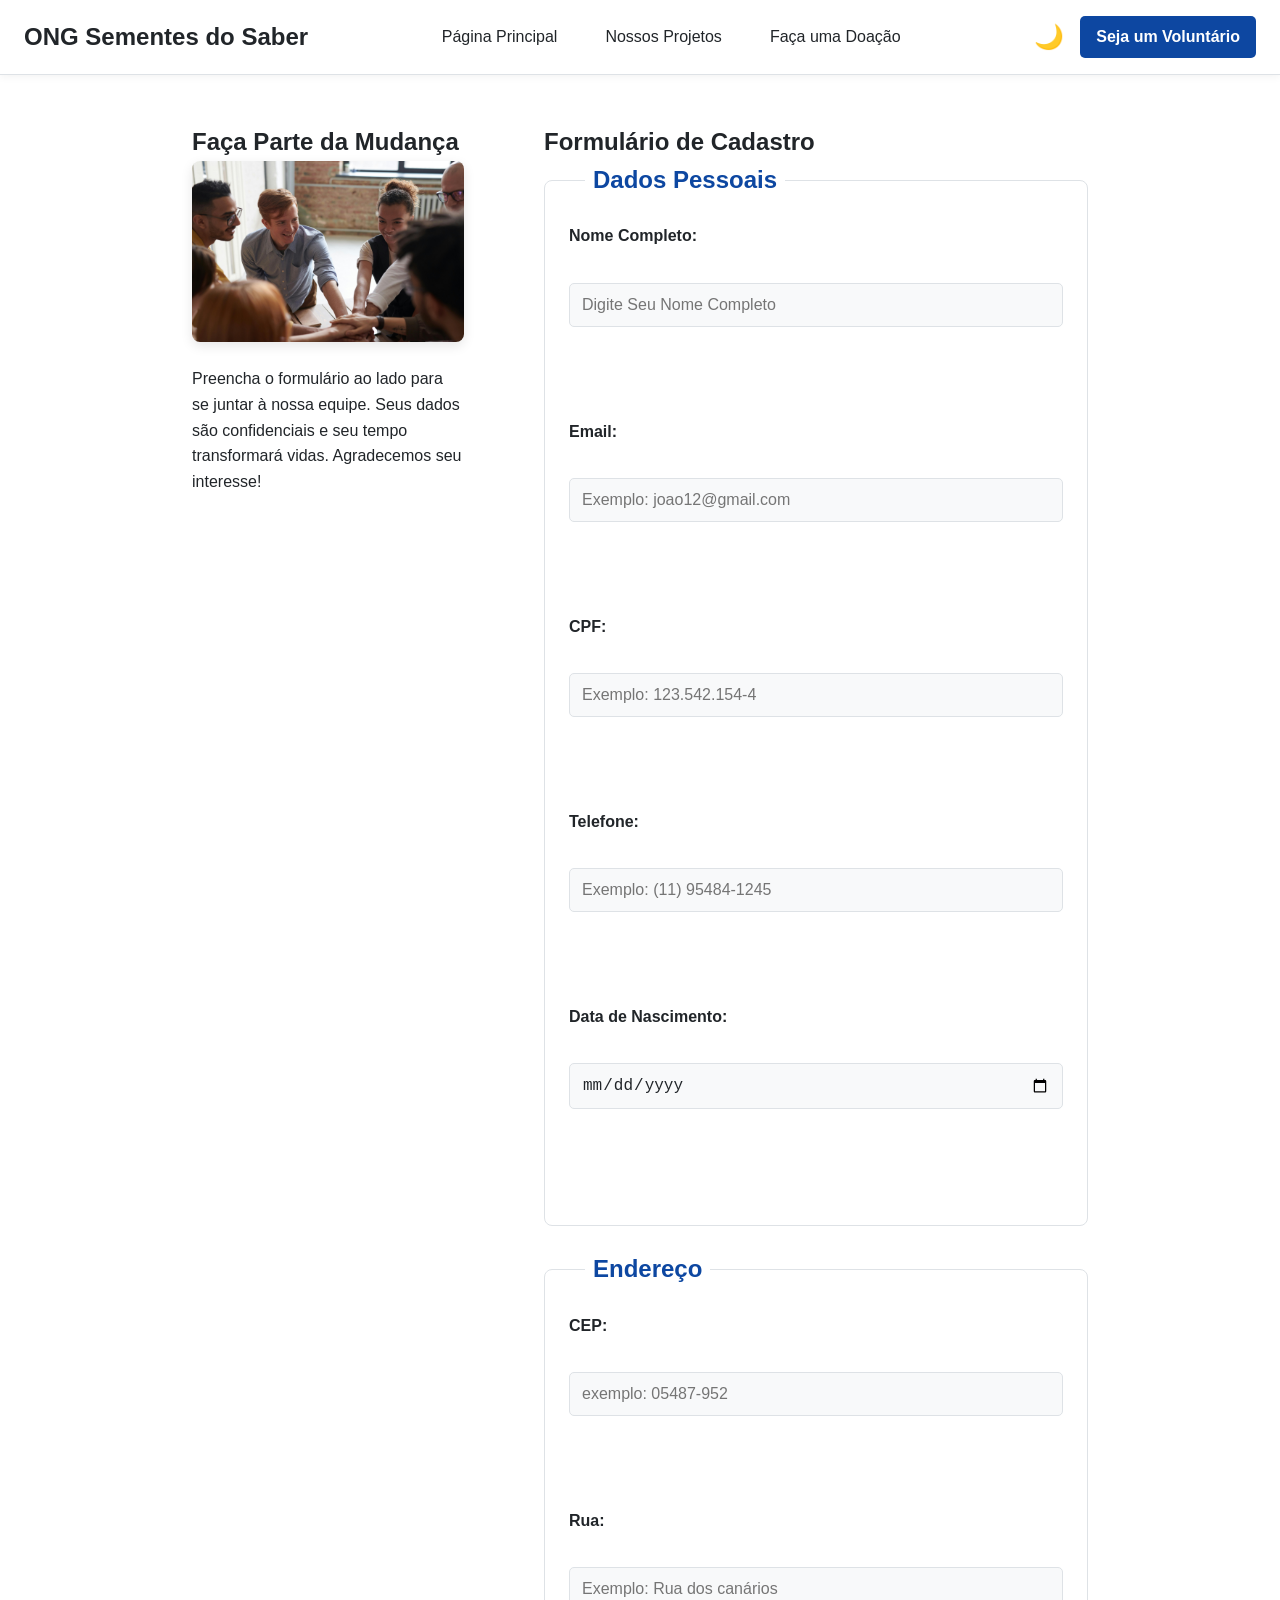
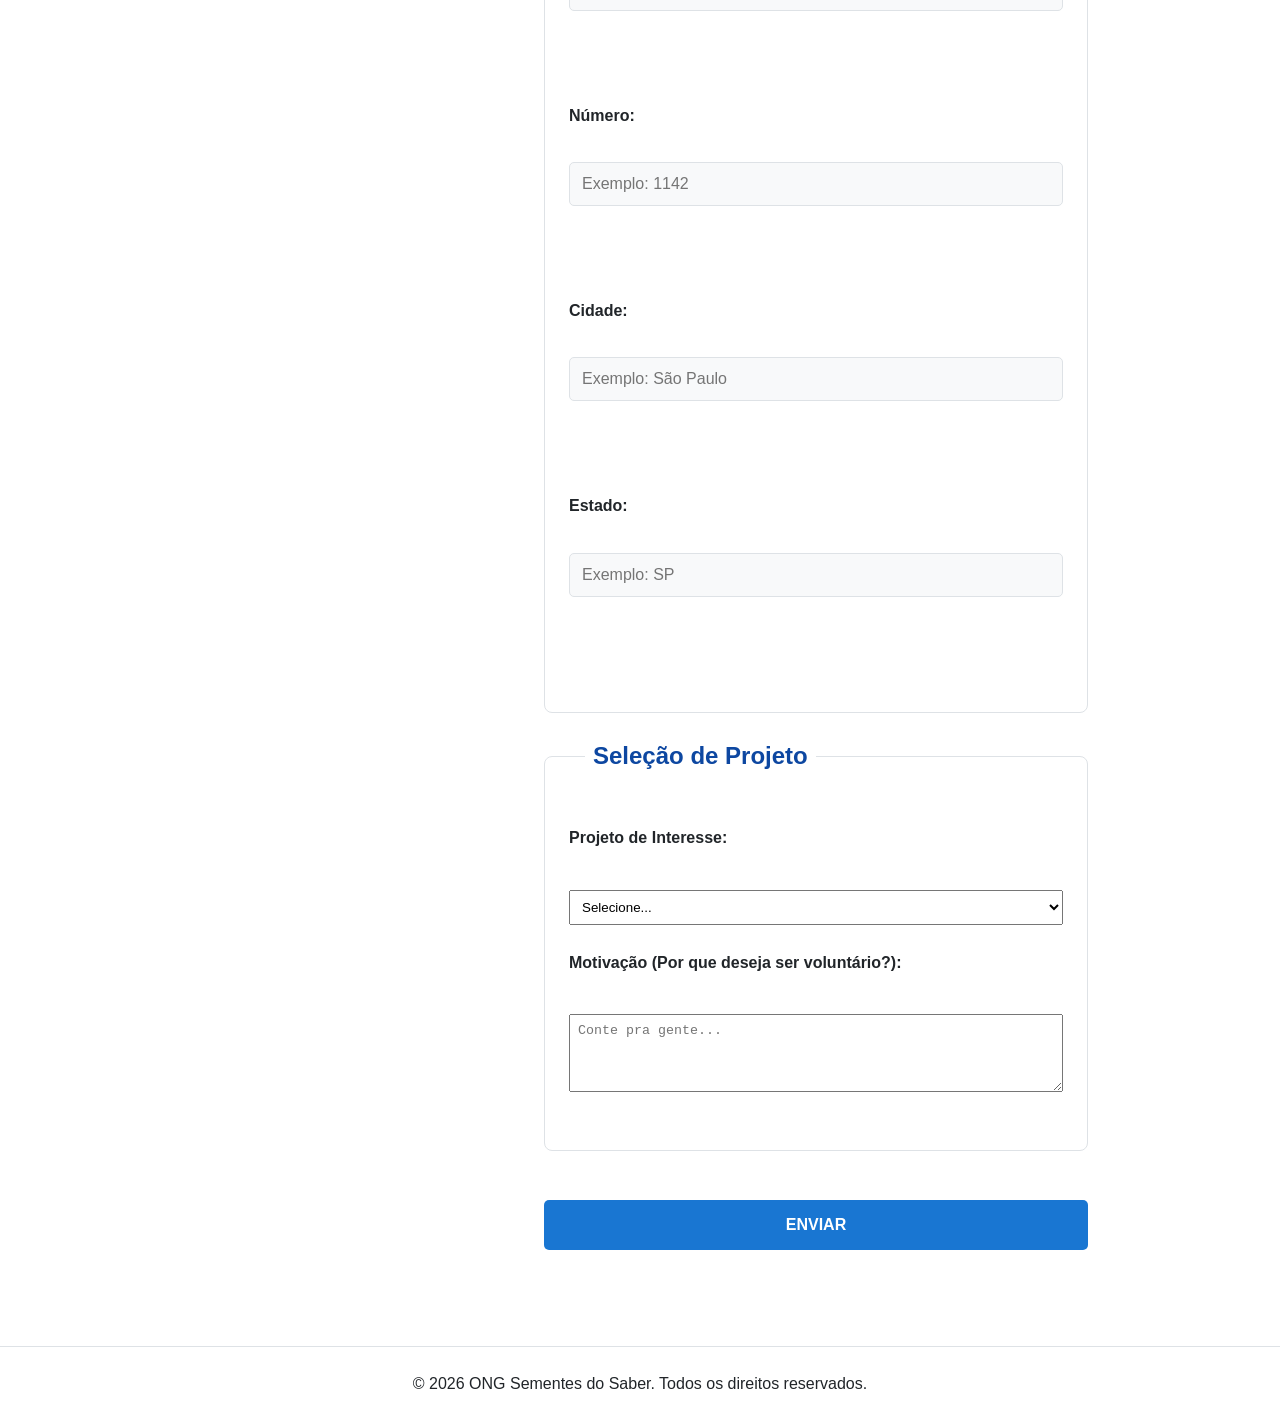
==== commit bfeb57dd: "Update cadastro.html" ====
--- a/cadastro.html
+++ b/cadastro.html
@@ -45,7 +45,8 @@
                 <section class="cadastro-form">
                     <h2>Formulário de Cadastro</h2>
                 
-                    <form class="form-cadastro" action="#" method="post" novalidate>
+                    <!-- AQUI FOI REMOVIDO O NOVALIDATE PARA ATIVAR O HTML5 -->
+                    <form class="form-cadastro" action="#" method="post">
                         <fieldset>
                             <legend>Dados Pessoais</legend>
 
@@ -59,14 +60,16 @@
                             <input type="email" id="email" name="EMAIL" placeholder="Exemplo: joao12@gmail.com" required>
                             <p class="error-message" id="error-email"></p> <br><br>
                         
+                            <!-- CPF COM VALIDAÇÃO NATIVA (PATTERN) E MÁSCARA -->
                             <label for="cpf">CPF:</label>
                             <br>
-                            <input type="text" id="cpf" name="CPF" placeholder="Exemplo: 123.542.154-4" required>
+                            <input type="text" id="cpf" name="CPF" placeholder="Exemplo: 123.542.154-4" pattern="\d{3}\.\d{3}\.\d{3}-\d{2}" maxlength="14" title="Digite o CPF no formato xxx.xxx.xxx-xx" required>
                             <p class="error-message" id="error-cpf"></p> <br><br>
                         
+                            <!-- TELEFONE COM TYPE TEL, PATTERN E MÁSCARA -->
                             <label for="telefone">Telefone:</label>
                             <br>
-                            <input type="tel" id="telefone" name="TELEFONE" placeholder="Exemplo: (11) 95484-1245" required>
+                            <input type="tel" id="telefone" name="TELEFONE" placeholder="Exemplo: (11) 95484-1245" pattern="\(\d{2}\)\s\d{4,5}-\d{4}" maxlength="15" title="Digite com DDD e traço, ex: (11) 95484-1245" required>
                             <p class="error-message" id="error-telefone"></p><br><br>
                         
                             <label for="datanasc">Data de Nascimento:</label>
@@ -78,9 +81,10 @@
                         <fieldset>
                             <legend>Endereço</legend>
 
+                            <!-- CEP COM PATTERN E MÁSCARA -->
                             <label for="cep">CEP:</label>
                             <br>
-                            <input type="text" id="cep" name="CEP" placeholder="exemplo: 05487-952" required>
+                            <input type="text" id="cep" name="CEP" placeholder="exemplo: 05487-952" pattern="\d{5}-\d{3}" maxlength="9" title="Digite o CEP no formato xxxxx-xxx" required>
                             <p class="error-message" id="error-cep"></p><br><br>
                         
                             <label for="rua">Rua:</label>
@@ -100,8 +104,28 @@
                         
                             <label for="estado">Estado:</label>
                             <br>
-                            <input type="text" id="estado" name="ESTADO" placeholder="Exemplo: São Paulo ou SP" required>
+                            <input type="text" id="estado" name="ESTADO" placeholder="Exemplo: SP" pattern="[A-Za-z]{2}" maxlength="2" title="Digite a sigla do estado, ex: SP" required>
                             <p class="error-message" id="error-estado"></p><br><br>
+                        </fieldset>
+
+                        <!-- TERCEIRO FIELDSET ADICIONADO PARA BATER COM OS TEXTOS DESCRITIVOS -->
+                        <fieldset>
+                            <legend>Seleção de Projeto</legend>
+                            <br>
+                            <label for="projeto">Projeto de Interesse:</label>
+                            <br>
+                            <select id="projeto" name="PROJETO" required style="width: 100%; padding: 8px; margin-top: 5px;">
+                                <option value="">Selecione...</option>
+                                <option value="educacao">Educação e Leitura</option>
+                                <option value="horta">Horta Comunitária</option>
+                                <option value="reforco">Reforço Escolar</option>
+                            </select>
+                            <br><br>
+                            
+                            <label for="motivacao">Motivação (Por que deseja ser voluntário?):</label>
+                            <br>
+                            <textarea id="motivacao" name="MOTIVACAO" rows="4" placeholder="Conte pra gente..." required style="width: 100%; padding: 8px; margin-top: 5px;"></textarea>
+                            <br><br>
                         </fieldset>
 
                         <br>
@@ -115,9 +139,9 @@
 </main>
 
     <footer>
-        <p>&copy; 2025 ONG Sementes do Saber. Todos os direitos reservados.</p>
+        <p>&copy; 2026 ONG Sementes do Saber. Todos os direitos reservados.</p>
     </footer>
 
     <script type="module" src="js/main.js"></script>
     </body>
-</html>+</html>
